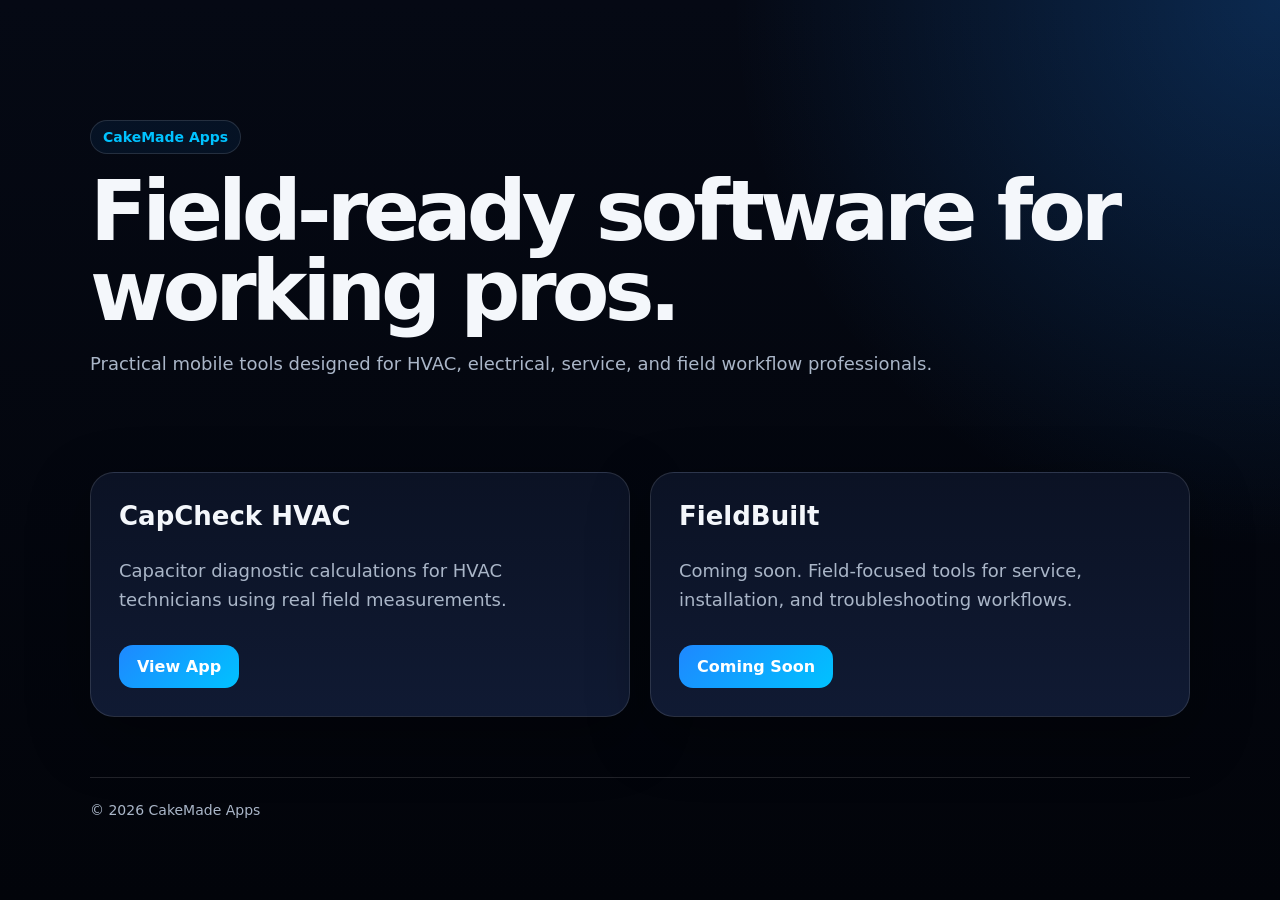
==== index.html @ 6650c90d "Update index.html" ====
<!doctype html>
<html lang="en">
<head>
  <meta charset="utf-8">
  <title>CakeMade Apps</title>
  <meta name="viewport" content="width=device-width, initial-scale=1">
  <link rel="stylesheet" href="/styles.css">
</head>
<body>
  <main class="container">
    <section class="hero">
      <span class="badge">CakeMade Apps</span>
      <h1>Field-ready software for working pros.</h1>
      <p>
        Practical mobile tools designed for HVAC, electrical, service, and field workflow professionals.
      </p>
    </section>

    <section class="grid">
      <article class="card">
        <h3>CapCheck HVAC</h3>
        <p>Capacitor diagnostic calculations for HVAC technicians using real field measurements.</p>
        <a class="button" href="/capcheck-hvac/">View App</a>
      </article>

      <article class="card">
        <h3>FieldBuilt</h3>
        <p>Coming soon. Field-focused tools for service, installation, and troubleshooting workflows.</p>
        <a class="button" href="/fieldbuilt/">Coming Soon</a>
      </article>
    </section>

    <footer class="footer">
      © 2026 CakeMade Apps
    </footer>
  </main>
</body>
</html>
---- styles.css ----
:root {
  --bg: #050914;
  --panel: #0b1224;
  --panel-2: #101a33;
  --text: #f4f7fb;
  --muted: #aab6c8;
  --blue: #1e88ff;
  --blue-2: #00c2ff;
  --border: rgba(255,255,255,0.12);
}

* { box-sizing: border-box; }

body {
  margin: 0;
  font-family: system-ui, -apple-system, BlinkMacSystemFont, "Segoe UI", sans-serif;
  background:
    radial-gradient(circle at top right, rgba(30,136,255,.25), transparent 35%),
    linear-gradient(180deg, #050914, #02040a);
  color: var(--text);
  min-height: 100vh;
}

a { color: var(--blue-2); }

.container {
  width: min(1100px, 92%);
  margin: 0 auto;
  padding: 48px 0;
}

.hero {
  padding: 72px 0 48px;
}

.badge {
  display: inline-block;
  padding: 8px 12px;
  border: 1px solid var(--border);
  border-radius: 999px;
  color: var(--blue-2);
  background: rgba(30,136,255,.08);
  font-size: 14px;
  font-weight: 700;
}

h1 {
  font-size: clamp(42px, 8vw, 84px);
  line-height: 0.95;
  margin: 18px 0;
  letter-spacing: -0.06em;
}

h2 {
  font-size: clamp(26px, 4vw, 42px);
  margin-top: 48px;
}

p {
  color: var(--muted);
  font-size: 18px;
  line-height: 1.6;
}

.grid {
  display: grid;
  grid-template-columns: repeat(2, minmax(0, 1fr));
  gap: 20px;
  margin-top: 28px;
}

.card {
  background: linear-gradient(180deg, var(--panel), var(--panel-2));
  border: 1px solid var(--border);
  border-radius: 24px;
  padding: 28px;
  box-shadow: 0 20px 60px rgba(0,0,0,.35);
}

.card h3 {
  margin-top: 0;
  font-size: 26px;
}

.button {
  display: inline-block;
  margin-top: 12px;
  padding: 12px 18px;
  border-radius: 14px;
  background: linear-gradient(135deg, var(--blue), var(--blue-2));
  color: white;
  text-decoration: none;
  font-weight: 800;
}

.feature-list {
  display: grid;
  gap: 12px;
  padding-left: 0;
  list-style: none;
}

.feature-list li {
  padding: 14px 16px;
  border: 1px solid var(--border);
  border-radius: 16px;
  background: rgba(255,255,255,.04);
}

.footer {
  border-top: 1px solid var(--border);
  margin-top: 60px;
  padding-top: 24px;
  color: var(--muted);
  font-size: 14px;
}

@media (max-width: 720px) {
  .container {
    width: 90%;
    padding: 32px 0;
  }

  .hero {
    padding-top: 44px;
  }

  .grid {
    grid-template-columns: 1fr;
  }

  .card {
    padding: 22px;
    border-radius: 20px;
  }

  p {
    font-size: 16px;
  }
}
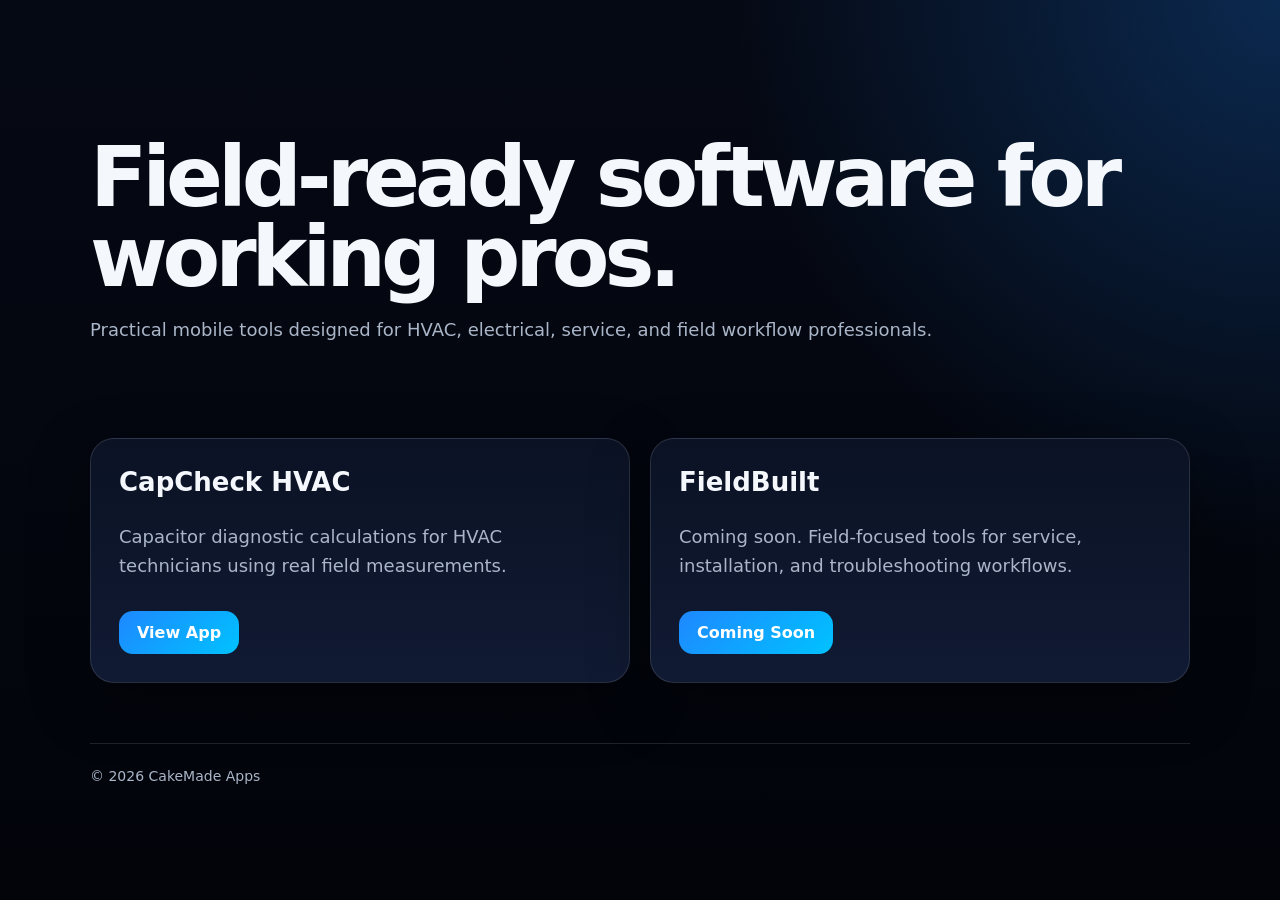
==== commit bbdb47cb: "Add files via upload" ====
--- a/index.html
+++ b/index.html
@@ -4,12 +4,11 @@
   <meta charset="utf-8">
   <title>CakeMade Apps</title>
   <meta name="viewport" content="width=device-width, initial-scale=1">
-  <link rel="stylesheet" href="/styles.css">
+  <link rel="stylesheet" href="/styles.css?v=7">
 </head>
 <body>
   <main class="container">
     <section class="hero">
-      <span class="badge">CakeMade Apps</span>
       <h1>Field-ready software for working pros.</h1>
       <p>
         Practical mobile tools designed for HVAC, electrical, service, and field workflow professionals.
--- a/styles.css
+++ b/styles.css
@@ -138,3 +138,915 @@
     font-size: 16px;
   }
 }
+
+/* CapCheck HVAC product pages */
+.site-nav {
+  width: min(1180px, 92%);
+  margin: 0 auto;
+  padding: 24px 0;
+  display: flex;
+  align-items: center;
+  justify-content: space-between;
+  gap: 20px;
+}
+
+.site-nav nav {
+  display: flex;
+  flex-wrap: wrap;
+  gap: 16px;
+  justify-content: flex-end;
+}
+
+.site-nav a {
+  color: var(--muted);
+  text-decoration: none;
+  font-weight: 800;
+  font-size: 14px;
+}
+
+.site-nav a:hover { color: var(--blue-2); }
+
+.brand-link {
+  color: var(--text) !important;
+  letter-spacing: -0.02em;
+}
+
+.capcheck-page {
+  --cap-bg: #07111f;
+  --cap-bg-2: #0b1730;
+  --cap-panel: rgba(15, 27, 52, .82);
+  --cap-panel-2: rgba(8, 18, 35, .92);
+  --cap-line: rgba(61, 199, 255, .18);
+  background:
+    radial-gradient(circle at 82% 8%, rgba(30, 136, 255, .34), transparent 28%),
+    radial-gradient(circle at 14% 28%, rgba(61, 199, 255, .12), transparent 28%),
+    linear-gradient(180deg, #030711 0%, var(--cap-bg) 48%, #040812 100%);
+  overflow-x: hidden;
+}
+
+.capcheck-page::before {
+  content: "";
+  position: fixed;
+  inset: 0;
+  pointer-events: none;
+  opacity: .24;
+  background-image:
+    linear-gradient(var(--cap-line) 1px, transparent 1px),
+    linear-gradient(90deg, var(--cap-line) 1px, transparent 1px);
+  background-size: 52px 52px;
+  mask-image: radial-gradient(circle at 70% 10%, black, transparent 58%);
+}
+
+.cap-nav {
+  position: relative;
+  z-index: 5;
+}
+
+.cap-hero,
+.cap-section,
+.diagnostic-band,
+.cap-cta,
+.cap-footer,
+.legal-shell {
+  width: min(1180px, 92%);
+  margin-left: auto;
+  margin-right: auto;
+  position: relative;
+  z-index: 2;
+}
+
+.cap-hero {
+  min-height: calc(100vh - 92px);
+  display: grid;
+  grid-template-columns: minmax(0, .92fr) minmax(440px, 1.08fr);
+  gap: 44px;
+  align-items: center;
+  padding: 48px 0 80px;
+}
+
+.product-kicker {
+  display: inline-flex;
+  align-items: center;
+  gap: 12px;
+  padding: 8px 14px 8px 8px;
+  border: 1px solid rgba(118, 228, 255, .22);
+  border-radius: 999px;
+  background: rgba(30, 136, 255, .09);
+  color: #76e4ff;
+  font-weight: 900;
+  text-transform: uppercase;
+  letter-spacing: .08em;
+  font-size: 13px;
+}
+
+.product-kicker img {
+  width: 34px;
+  height: 34px;
+  border-radius: 10px;
+}
+
+.cap-hero h1,
+.legal-hero h1 {
+  max-width: 780px;
+  font-size: clamp(44px, 7vw, 88px);
+  line-height: .94;
+  margin: 22px 0;
+  letter-spacing: -0.07em;
+}
+
+.cap-hero p {
+  max-width: 680px;
+  font-size: clamp(18px, 2vw, 23px);
+}
+
+.hero-actions {
+  display: flex;
+  flex-wrap: wrap;
+  gap: 14px;
+  margin-top: 30px;
+}
+
+.cap-primary {
+  box-shadow: 0 0 34px rgba(30, 136, 255, .38);
+}
+
+.button.ghost {
+  background: rgba(255, 255, 255, .045);
+  border: 1px solid rgba(255, 255, 255, .14);
+  color: var(--text);
+}
+
+.trust-strip {
+  display: flex;
+  flex-wrap: wrap;
+  gap: 10px;
+  margin-top: 28px;
+}
+
+.trust-strip span {
+  padding: 9px 12px;
+  border-radius: 999px;
+  border: 1px solid rgba(118, 228, 255, .18);
+  background: rgba(255, 255, 255, .04);
+  color: #cfe9ff;
+  font-size: 13px;
+  font-weight: 800;
+}
+
+.cap-hero-art {
+  position: relative;
+  border-radius: 34px;
+  padding: 10px;
+  background: linear-gradient(135deg, rgba(30, 136, 255, .5), rgba(118, 228, 255, .06));
+  box-shadow: 0 24px 90px rgba(0, 0, 0, .55), 0 0 70px rgba(30, 136, 255, .28);
+}
+
+.cap-hero-art img {
+  display: block;
+  width: 100%;
+  border-radius: 26px;
+}
+
+.cap-section {
+  padding: 64px 0;
+}
+
+.section-heading {
+  max-width: 760px;
+  margin-bottom: 28px;
+}
+
+.section-heading h2,
+.diagnostic-band h2,
+.cap-cta h2 {
+  margin: 16px 0 10px;
+  letter-spacing: -0.045em;
+}
+
+.cap-feature-grid {
+  display: grid;
+  grid-template-columns: repeat(4, minmax(0, 1fr));
+  gap: 16px;
+}
+
+.cap-feature-card,
+.legal-card {
+  border: 1px solid rgba(118, 228, 255, .14);
+  background:
+    linear-gradient(180deg, rgba(20, 35, 66, .88), rgba(8, 17, 34, .9));
+  border-radius: 26px;
+  padding: 26px;
+  box-shadow: 0 20px 60px rgba(0,0,0,.32);
+}
+
+.cap-feature-card h3 {
+  margin: 18px 0 8px;
+  font-size: 22px;
+}
+
+.feature-icon {
+  width: 48px;
+  height: 48px;
+  display: grid;
+  place-items: center;
+  border-radius: 16px;
+  background: rgba(30, 136, 255, .14);
+  border: 1px solid rgba(61, 199, 255, .28);
+  color: #76e4ff;
+  font-weight: 1000;
+  font-size: 24px;
+  box-shadow: inset 0 0 28px rgba(30, 136, 255, .16);
+}
+
+.diagnostic-band {
+  margin-top: 20px;
+  margin-bottom: 20px;
+  padding: 34px;
+  display: grid;
+  grid-template-columns: 1fr 1.2fr;
+  gap: 24px;
+  align-items: center;
+  border-radius: 32px;
+  border: 1px solid rgba(118, 228, 255, .18);
+  background:
+    radial-gradient(circle at 10% 50%, rgba(30, 136, 255, .2), transparent 36%),
+    linear-gradient(135deg, rgba(11, 23, 48, .92), rgba(3, 7, 17, .92));
+}
+
+.diagnostic-stats {
+  display: grid;
+  grid-template-columns: repeat(3, 1fr);
+  gap: 12px;
+}
+
+.diagnostic-stats div {
+  padding: 22px;
+  border-radius: 22px;
+  background: rgba(255,255,255,.045);
+  border: 1px solid rgba(255,255,255,.1);
+}
+
+.diagnostic-stats strong {
+  display: block;
+  color: #76e4ff;
+  font-size: clamp(30px, 4vw, 52px);
+  line-height: 1;
+  letter-spacing: -0.05em;
+}
+
+.diagnostic-stats span {
+  display: block;
+  margin-top: 10px;
+  color: var(--muted);
+  font-weight: 700;
+}
+
+.phone-row {
+  display: grid;
+  grid-template-columns: repeat(4, minmax(220px, 1fr));
+  gap: 18px;
+  align-items: start;
+}
+
+.phone-frame {
+  margin: 0;
+  padding: 10px;
+  border-radius: 34px;
+  background: linear-gradient(180deg, rgba(118, 228, 255, .18), rgba(255, 255, 255, .05));
+  border: 1px solid rgba(118, 228, 255, .16);
+  box-shadow: 0 20px 60px rgba(0,0,0,.4);
+}
+
+.phone-frame img {
+  width: 100%;
+  display: block;
+  border-radius: 25px;
+  aspect-ratio: 9 / 19.5;
+  object-fit: cover;
+}
+
+.featured-phone {
+  transform: translateY(-18px);
+  box-shadow: 0 24px 80px rgba(30, 136, 255, .22);
+}
+
+.phone-frame figcaption {
+  padding: 14px 8px 6px;
+  color: var(--muted);
+  font-size: 14px;
+  line-height: 1.4;
+}
+
+.cap-cta {
+  margin-top: 30px;
+  margin-bottom: 50px;
+  padding: 30px;
+  display: grid;
+  grid-template-columns: auto 1fr auto;
+  gap: 22px;
+  align-items: center;
+  border-radius: 32px;
+  border: 1px solid rgba(118, 228, 255, .18);
+  background:
+    radial-gradient(circle at 0 50%, rgba(30, 136, 255, .26), transparent 30%),
+    linear-gradient(135deg, rgba(20, 35, 66, .94), rgba(6, 12, 25, .96));
+}
+
+.cap-cta img {
+  width: 90px;
+  border-radius: 24px;
+}
+
+.cap-cta h2,
+.cap-cta p { margin: 0; }
+
+.cap-footer {
+  display: flex;
+  justify-content: space-between;
+  gap: 20px;
+}
+
+.legal-shell {
+  padding: 46px 0 40px;
+}
+
+.legal-hero {
+  max-width: 860px;
+}
+
+.legal-card {
+  max-width: 900px;
+  margin-top: 28px;
+}
+
+.legal-card h2 {
+  font-size: 28px;
+  margin-top: 34px;
+}
+
+.big-link {
+  font-size: clamp(22px, 4vw, 36px);
+  font-weight: 900;
+}
+
+.support-grid {
+  display: grid;
+  grid-template-columns: 1fr 1fr;
+  gap: 20px;
+}
+
+.support-card { margin-top: 0; }
+
+@media (max-width: 980px) {
+  .cap-hero {
+    min-height: auto;
+    grid-template-columns: 1fr;
+    padding-top: 26px;
+  }
+
+  .cap-hero-art { max-width: 760px; }
+  .cap-feature-grid { grid-template-columns: repeat(2, minmax(0, 1fr)); }
+  .diagnostic-band { grid-template-columns: 1fr; }
+  .phone-row {
+    display: flex;
+    overflow-x: auto;
+    scroll-snap-type: x mandatory;
+    padding-bottom: 12px;
+  }
+  .phone-frame {
+    min-width: 260px;
+    scroll-snap-align: start;
+  }
+  .featured-phone { transform: none; }
+  .cap-cta { grid-template-columns: 1fr; }
+  .support-grid { grid-template-columns: 1fr; }
+}
+
+@media (max-width: 720px) {
+  .site-nav {
+    align-items: flex-start;
+    flex-direction: column;
+    padding-top: 18px;
+  }
+
+  .site-nav nav {
+    justify-content: flex-start;
+    gap: 12px;
+  }
+
+  .cap-hero,
+  .cap-section,
+  .diagnostic-band,
+  .cap-cta,
+  .cap-footer,
+  .legal-shell {
+    width: 90%;
+  }
+
+  .cap-hero h1,
+  .legal-hero h1 {
+    letter-spacing: -0.055em;
+  }
+
+  .cap-hero-art {
+    border-radius: 22px;
+    padding: 6px;
+  }
+
+  .cap-hero-art img { border-radius: 17px; }
+  .cap-feature-grid { grid-template-columns: 1fr; }
+  .diagnostic-stats { grid-template-columns: 1fr; }
+  .diagnostic-band,
+  .cap-cta,
+  .cap-feature-card,
+  .legal-card { border-radius: 22px; }
+  .phone-frame { min-width: 230px; }
+  .cap-footer { flex-direction: column; }
+}
+
+/* CapCheck polish pass v3 */
+.cap-hero {
+  grid-template-columns: minmax(0, .82fr) minmax(520px, 1.18fr);
+  gap: clamp(42px, 6vw, 86px);
+}
+
+.cap-hero h1 {
+  max-width: 640px;
+  font-size: clamp(42px, 5.6vw, 74px);
+}
+
+.cap-hero p {
+  max-width: 600px;
+}
+
+.button.subtle {
+  opacity: .86;
+}
+
+.cap-hero-art {
+  transform: scale(1.06);
+  transform-origin: center;
+}
+
+.workflow-section {
+  padding-top: 18px;
+}
+
+.workflow-grid {
+  display: grid;
+  grid-template-columns: repeat(3, minmax(0, 1fr));
+  gap: 16px;
+}
+
+.workflow-grid article {
+  position: relative;
+  overflow: hidden;
+  padding: 26px;
+  border-radius: 26px;
+  border: 1px solid rgba(118, 228, 255, .14);
+  background:
+    radial-gradient(circle at 100% 0%, rgba(30, 136, 255, .22), transparent 34%),
+    linear-gradient(180deg, rgba(20, 35, 66, .78), rgba(8, 17, 34, .86));
+  box-shadow: 0 20px 60px rgba(0,0,0,.26);
+}
+
+.workflow-grid span {
+  display: inline-grid;
+  place-items: center;
+  width: 42px;
+  height: 42px;
+  border-radius: 14px;
+  color: #76e4ff;
+  border: 1px solid rgba(118, 228, 255, .22);
+  background: rgba(30, 136, 255, .12);
+  font-weight: 1000;
+}
+
+.workflow-grid h3 {
+  margin: 18px 0 8px;
+  font-size: 24px;
+}
+
+.phone-row.expanded {
+  grid-template-columns: repeat(6, minmax(190px, 1fr));
+}
+
+.phone-row.expanded .phone-frame {
+  border-radius: 30px;
+}
+
+.phone-row.expanded .phone-frame img {
+  border-radius: 22px;
+}
+
+.screenshots-section {
+  padding-top: 76px;
+}
+
+@media (max-width: 1180px) {
+  .phone-row.expanded {
+    display: flex;
+    overflow-x: auto;
+    scroll-snap-type: x mandatory;
+    padding: 4px 0 16px;
+  }
+
+  .phone-row.expanded .phone-frame {
+    min-width: 250px;
+    scroll-snap-align: start;
+  }
+}
+
+@media (max-width: 980px) {
+  .cap-hero {
+    grid-template-columns: 1fr;
+  }
+
+  .cap-hero-art {
+    transform: none;
+  }
+
+  .workflow-grid {
+    grid-template-columns: 1fr;
+  }
+}
+
+/* CapCheck polish pass v4 */
+.cap-hero-art picture {
+  display: block;
+}
+
+.phone-row.expanded {
+  align-items: stretch;
+}
+
+.phone-row.expanded .phone-frame {
+  display: flex;
+  flex-direction: column;
+  height: 100%;
+}
+
+.phone-row.expanded .phone-frame figcaption {
+  min-height: 72px;
+  display: flex;
+  align-items: flex-start;
+  line-height: 1.35;
+}
+
+.cap-footer {
+  border-top: 1px solid rgba(118, 228, 255, .12);
+  color: rgba(226, 232, 240, .7);
+}
+
+.cap-footer a {
+  color: rgba(226, 232, 240, .84);
+}
+
+.cap-footer a:hover {
+  color: #76e4ff;
+}
+
+.fieldbuilt-page {
+  min-height: 100vh;
+  color: #f8fbff;
+  background:
+    radial-gradient(circle at 20% 0%, rgba(30, 136, 255, .16), transparent 28%),
+    radial-gradient(circle at 88% 18%, rgba(118, 228, 255, .08), transparent 34%),
+    linear-gradient(135deg, #060b14 0%, #07111f 52%, #0b1730 100%);
+}
+
+.fieldbuilt-shell {
+  width: min(1120px, calc(100% - 40px));
+  margin: 0 auto;
+  padding: 140px 0 80px;
+}
+
+.fieldbuilt-hero {
+  max-width: 760px;
+  padding: clamp(28px, 5vw, 56px);
+  border: 1px solid rgba(118, 228, 255, .16);
+  border-radius: 32px;
+  background:
+    radial-gradient(circle at 100% 0%, rgba(30, 136, 255, .20), transparent 34%),
+    linear-gradient(180deg, rgba(20, 35, 66, .72), rgba(8, 17, 34, .82));
+  box-shadow: 0 28px 90px rgba(0,0,0,.32);
+}
+
+.fieldbuilt-hero h1 {
+  margin: 20px 0 14px;
+  font-size: clamp(54px, 9vw, 108px);
+  letter-spacing: -.07em;
+  line-height: .9;
+}
+
+.fieldbuilt-hero p {
+  max-width: 620px;
+  color: #aebbd0;
+  font-size: 20px;
+  line-height: 1.7;
+  margin-bottom: 28px;
+}
+
+@media (max-width: 1180px) {
+  .phone-row.expanded .phone-frame {
+    height: auto;
+  }
+}
+
+@media (max-width: 700px) {
+  .phone-row.expanded .phone-frame figcaption {
+    min-height: 0;
+  }
+}
+
+/* CapCheck final correction v6: stable hero + screenshot alignment */
+.cap-hero {
+  min-height: auto;
+  grid-template-columns: minmax(320px, .78fr) minmax(560px, 1.22fr);
+  gap: clamp(48px, 6vw, 96px);
+  padding-top: clamp(72px, 8vw, 118px);
+  padding-bottom: clamp(64px, 8vw, 104px);
+  align-items: center;
+}
+
+.cap-hero h1 {
+  max-width: 600px;
+  font-size: clamp(42px, 5vw, 68px);
+  line-height: .96;
+}
+
+.cap-hero p {
+  max-width: 590px;
+}
+
+.cap-hero-art {
+  transform: none;
+  width: 100%;
+  max-width: 860px;
+  justify-self: center;
+  padding: 8px;
+  overflow: hidden;
+}
+
+.cap-hero-art picture,
+.cap-hero-art img {
+  display: block;
+  width: 100%;
+}
+
+.cap-hero-art img {
+  height: auto;
+  aspect-ratio: 1672 / 941;
+  object-fit: contain;
+  border-radius: 24px;
+}
+
+.hero-actions {
+  align-items: center;
+}
+
+.phone-row.expanded {
+  display: grid;
+  grid-template-columns: repeat(6, minmax(170px, 1fr));
+  gap: 18px;
+  align-items: stretch;
+}
+
+.phone-row.expanded .phone-frame,
+.phone-row.expanded .phone-frame.featured-phone {
+  margin: 0;
+  display: grid;
+  grid-template-rows: auto 76px;
+  height: 100%;
+  min-height: 0;
+  transform: none !important;
+  box-shadow: 0 20px 60px rgba(0,0,0,.4);
+}
+
+.phone-row.expanded .phone-frame img {
+  width: 100%;
+  height: auto;
+  aspect-ratio: 9 / 19.5;
+  object-fit: cover;
+  border-radius: 22px;
+}
+
+.phone-row.expanded .phone-frame figcaption {
+  min-height: 76px;
+  height: 76px;
+  padding: 14px 8px 6px;
+  display: flex;
+  align-items: flex-start;
+  color: var(--muted);
+  font-size: clamp(13px, .9vw, 15px);
+  line-height: 1.35;
+  overflow: hidden;
+}
+
+.screenshots-section .section-heading {
+  max-width: 840px;
+}
+
+@media (max-width: 1280px) {
+  .phone-row.expanded {
+    display: flex;
+    overflow-x: auto;
+    align-items: stretch;
+    scroll-snap-type: x mandatory;
+    padding: 4px 0 16px;
+  }
+
+  .phone-row.expanded .phone-frame {
+    flex: 0 0 240px;
+    scroll-snap-align: start;
+  }
+}
+
+@media (max-width: 980px) {
+  .cap-hero {
+    grid-template-columns: 1fr;
+    padding-top: 56px;
+  }
+
+  .cap-hero-art {
+    max-width: 760px;
+  }
+}
+
+@media (max-width: 700px) {
+  .phone-row.expanded .phone-frame {
+    flex-basis: 235px;
+    grid-template-rows: auto auto;
+  }
+
+  .phone-row.expanded .phone-frame figcaption {
+    height: auto;
+    min-height: 0;
+  }
+}
+
+
+/* Clean pass v7: remove chip clutter and improve mobile reliability */
+.nav-only {
+  justify-content: flex-end;
+}
+
+.nav-only nav {
+  width: 100%;
+}
+
+.cap-hero {
+  padding-top: clamp(58px, 7vw, 96px);
+}
+
+.cap-hero-copy {
+  align-self: center;
+}
+
+.hero-actions {
+  gap: 14px;
+}
+
+.trust-strip,
+.product-kicker {
+  display: none !important;
+}
+
+.section-heading h2:first-child,
+.diagnostic-band h2:first-child,
+.legal-hero h1:first-child,
+.fieldbuilt-hero h1:first-child {
+  margin-top: 0;
+}
+
+.section-heading {
+  margin-bottom: 34px;
+}
+
+.cap-feature-grid {
+  overflow: visible;
+}
+
+.cap-feature-card {
+  min-width: 0;
+}
+
+.phone-row.expanded {
+  align-items: stretch;
+}
+
+.phone-row.expanded .phone-frame {
+  min-width: 0;
+}
+
+.cap-hero-art {
+  max-width: 820px;
+}
+
+.cap-hero-art img {
+  object-fit: contain;
+}
+
+/* Keep desktop cards inside the viewport a little more aggressively */
+@media (max-width: 1320px) {
+  .cap-feature-grid {
+    grid-template-columns: repeat(2, minmax(0, 1fr));
+  }
+}
+
+@media (max-width: 980px) {
+  .nav-only,
+  .site-nav.nav-only {
+    align-items: center;
+    justify-content: center;
+    padding: 16px 0;
+  }
+
+  .nav-only nav {
+    justify-content: center;
+  }
+
+  .cap-hero {
+    width: min(92%, 760px);
+    grid-template-columns: 1fr;
+    gap: 28px;
+    padding-top: 34px;
+    padding-bottom: 54px;
+  }
+
+  .cap-hero h1 {
+    font-size: clamp(40px, 11vw, 58px);
+    max-width: 680px;
+  }
+
+  .cap-hero p {
+    font-size: 17px;
+  }
+
+  .cap-hero-art {
+    order: -1;
+    max-width: 680px;
+    justify-self: center;
+  }
+
+  .hero-actions .button {
+    margin-top: 0;
+  }
+}
+
+@media (max-width: 720px) {
+  html,
+  body {
+    max-width: 100%;
+    overflow-x: hidden;
+  }
+
+  .container,
+  .cap-hero,
+  .cap-section,
+  .diagnostic-band,
+  .cap-cta,
+  .cap-footer,
+  .legal-shell,
+  .site-nav {
+    width: min(92%, 680px);
+  }
+
+  .site-nav.nav-only {
+    flex-direction: row;
+  }
+
+  .site-nav nav {
+    gap: 10px 14px;
+  }
+
+  .site-nav a {
+    font-size: 13px;
+  }
+
+  .hero-actions {
+    display: grid;
+    grid-template-columns: 1fr;
+    width: 100%;
+    max-width: 360px;
+  }
+
+  .hero-actions .button {
+    text-align: center;
+  }
+
+  .cap-feature-grid,
+  .workflow-grid,
+  .diagnostic-stats,
+  .support-grid {
+    grid-template-columns: 1fr;
+  }
+
+  .diagnostic-band {
+    padding: 24px;
+  }
+
+  .cap-cta {
+    padding: 24px;
+  }
+}
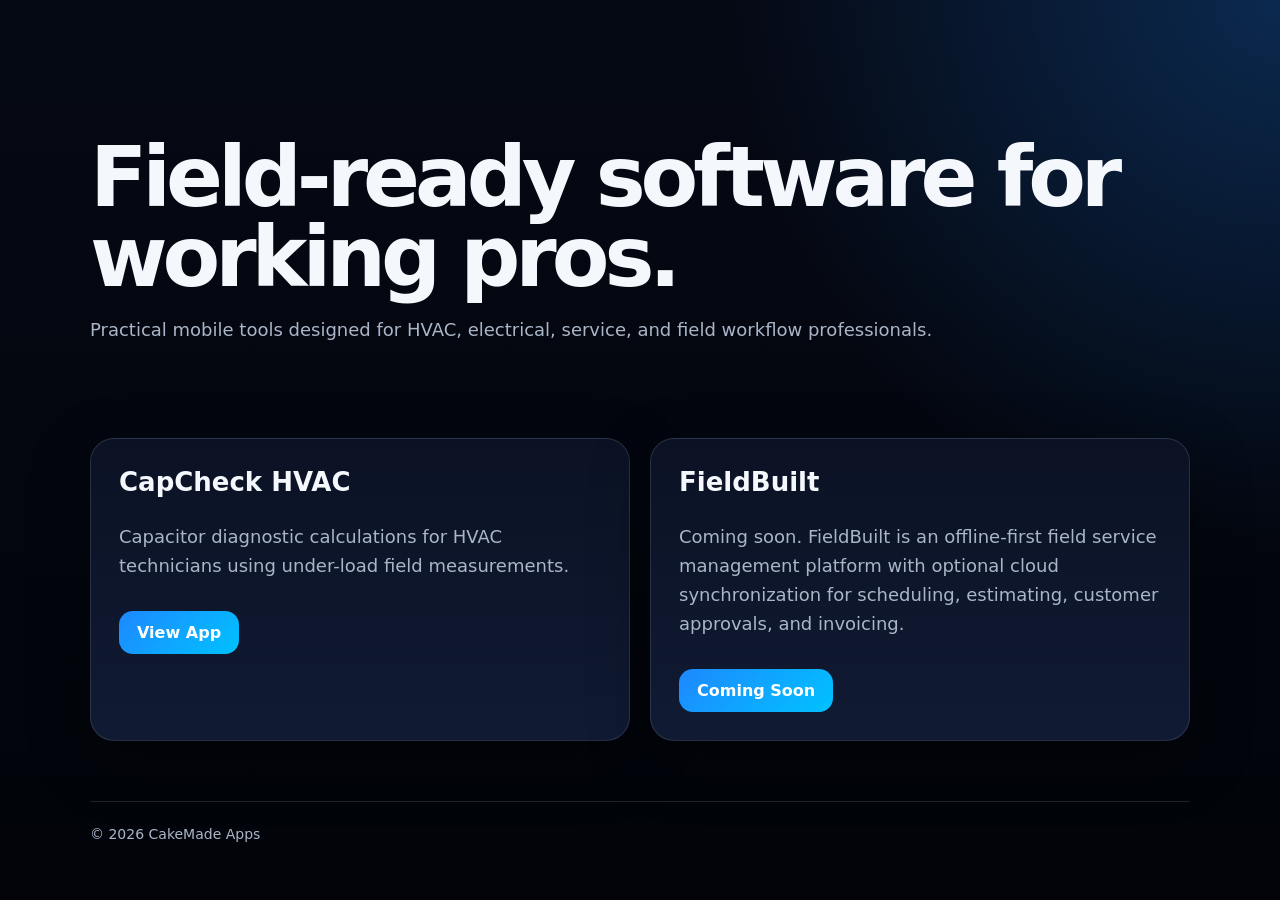
==== commit d50d3742: "Update index.html" ====
--- a/index.html
+++ b/index.html
@@ -18,13 +18,13 @@
     <section class="grid">
       <article class="card">
         <h3>CapCheck HVAC</h3>
-        <p>Capacitor diagnostic calculations for HVAC technicians using real field measurements.</p>
+        <p>Capacitor diagnostic calculations for HVAC technicians using under-load field measurements.</p>
         <a class="button" href="/capcheck-hvac/">View App</a>
       </article>
 
       <article class="card">
         <h3>FieldBuilt</h3>
-        <p>Coming soon. Field-focused tools for service, installation, and troubleshooting workflows.</p>
+        <p>Coming soon. FieldBuilt is an offline-first field service management platform with optional cloud synchronization for scheduling, estimating, customer approvals, and invoicing.</p>
         <a class="button" href="/fieldbuilt/">Coming Soon</a>
       </article>
     </section>
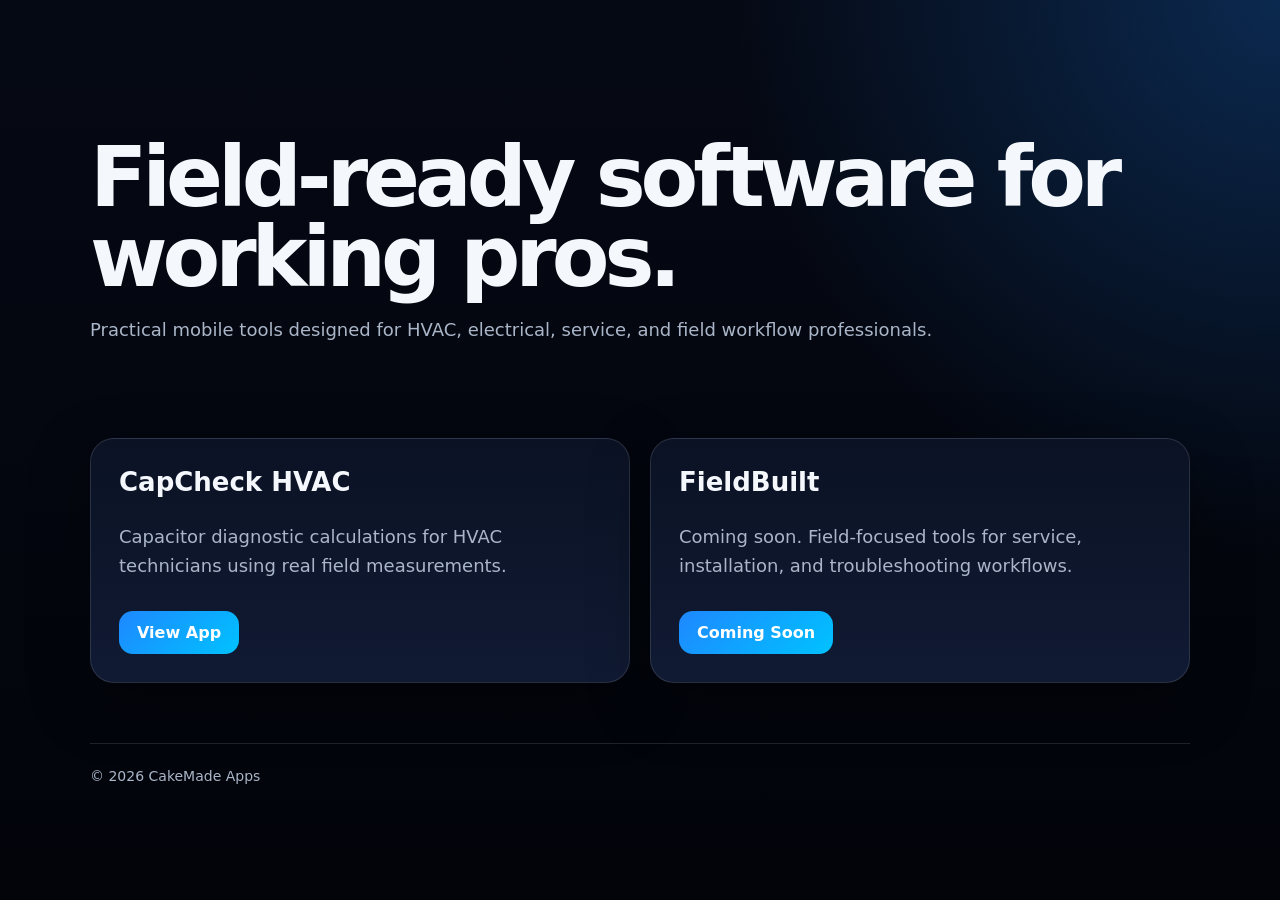
==== commit 56b04b7e: "Add files via upload" ====
--- a/index.html
+++ b/index.html
@@ -4,7 +4,7 @@
   <meta charset="utf-8">
   <title>CakeMade Apps</title>
   <meta name="viewport" content="width=device-width, initial-scale=1">
-  <link rel="stylesheet" href="/styles.css?v=7">
+  <link rel="stylesheet" href="/styles.css?v=8">
 </head>
 <body>
   <main class="container">
@@ -18,13 +18,13 @@
     <section class="grid">
       <article class="card">
         <h3>CapCheck HVAC</h3>
-        <p>Capacitor diagnostic calculations for HVAC technicians using under-load field measurements.</p>
+        <p>Capacitor diagnostic calculations for HVAC technicians using real field measurements.</p>
         <a class="button" href="/capcheck-hvac/">View App</a>
       </article>
 
       <article class="card">
         <h3>FieldBuilt</h3>
-        <p>Coming soon. FieldBuilt is an offline-first field service management platform with optional cloud synchronization for scheduling, estimating, customer approvals, and invoicing.</p>
+        <p>Coming soon. Field-focused tools for service, installation, and troubleshooting workflows.</p>
         <a class="button" href="/fieldbuilt/">Coming Soon</a>
       </article>
     </section>
--- a/styles.css
+++ b/styles.css
@@ -1050,3 +1050,328 @@
     padding: 24px;
   }
 }
+
+/* v8: branded Google Play badge and FieldBuilt theme */
+.google-play-badge {
+  display: inline-flex;
+  align-items: center;
+  gap: 12px;
+  min-height: 54px;
+  padding: 9px 17px 9px 14px;
+  border-radius: 12px;
+  background: #050505;
+  border: 1px solid rgba(255,255,255,.24);
+  color: #fff;
+  text-decoration: none;
+  font-weight: 800;
+  box-shadow: 0 18px 42px rgba(0,0,0,.38), 0 0 28px rgba(30,136,255,.26);
+  transition: transform .18s ease, border-color .18s ease, box-shadow .18s ease;
+}
+
+.google-play-badge:hover {
+  transform: translateY(-2px);
+  border-color: rgba(255,255,255,.42);
+  box-shadow: 0 22px 52px rgba(0,0,0,.48), 0 0 34px rgba(30,136,255,.38);
+}
+
+.google-play-badge svg {
+  width: 28px;
+  height: 31px;
+  flex: 0 0 auto;
+}
+
+.google-play-badge span {
+  display: grid;
+  gap: 1px;
+  line-height: 1;
+  font-size: 20px;
+  letter-spacing: -.015em;
+}
+
+.google-play-badge small {
+  font-size: 10px;
+  line-height: 1;
+  color: rgba(255,255,255,.82);
+  letter-spacing: .12em;
+  font-weight: 700;
+}
+
+.google-play-badge.compact {
+  margin-top: 0;
+  justify-self: end;
+}
+
+.cap-cta .google-play-badge {
+  align-self: center;
+}
+
+.fieldbuilt-page {
+  --fb-orange: #ff7900;
+  --fb-orange-2: #ff9d2e;
+  --fb-bg: #090d10;
+  --fb-panel: rgba(18, 24, 28, .82);
+  --fb-line: rgba(255, 121, 0, .23);
+  background:
+    radial-gradient(circle at 78% 8%, rgba(255,121,0,.18), transparent 26%),
+    radial-gradient(circle at 16% 20%, rgba(255,255,255,.07), transparent 28%),
+    linear-gradient(180deg, #080b0e 0%, #101417 50%, #07090b 100%);
+  overflow-x: hidden;
+}
+
+.fieldbuilt-page::before {
+  content: "";
+  position: fixed;
+  inset: 0;
+  pointer-events: none;
+  opacity: .24;
+  background-image:
+    linear-gradient(rgba(255,255,255,.04) 1px, transparent 1px),
+    linear-gradient(90deg, rgba(255,255,255,.04) 1px, transparent 1px);
+  background-size: 54px 54px;
+  mask-image: radial-gradient(circle at 55% 20%, black, transparent 64%);
+}
+
+.fieldbuilt-nav a:hover { color: var(--fb-orange-2); }
+
+.fieldbuilt-hero-v2,
+.fieldbuilt-section,
+.fieldbuilt-coming-soon,
+.fieldbuilt-footer {
+  width: min(1180px, 92%);
+  margin-left: auto;
+  margin-right: auto;
+  position: relative;
+  z-index: 2;
+}
+
+.fieldbuilt-hero-v2 {
+  min-height: calc(100vh - 92px);
+  display: grid;
+  grid-template-columns: minmax(320px, .88fr) minmax(480px, 1.12fr);
+  gap: clamp(34px, 6vw, 84px);
+  align-items: center;
+  padding: clamp(44px, 7vw, 96px) 0 clamp(56px, 8vw, 110px);
+}
+
+.fieldbuilt-logo {
+  width: clamp(92px, 12vw, 150px);
+  height: auto;
+  border-radius: 24px;
+  margin-bottom: 22px;
+  box-shadow: 0 24px 70px rgba(0,0,0,.36);
+}
+
+.fieldbuilt-copy h1 {
+  max-width: 680px;
+  font-size: clamp(48px, 7.2vw, 92px);
+  line-height: .92;
+  margin: 0 0 22px;
+  letter-spacing: -.075em;
+}
+
+.fieldbuilt-copy p,
+.fieldbuilt-section p,
+.fieldbuilt-feature-grid p,
+.fieldbuilt-coming-soon p {
+  color: #c5cbd1;
+}
+
+.fieldbuilt-copy p {
+  max-width: 650px;
+  font-size: clamp(18px, 2vw, 23px);
+}
+
+.fieldbuilt-actions {
+  display: flex;
+  flex-wrap: wrap;
+  gap: 14px;
+  margin-top: 26px;
+}
+
+.fieldbuilt-primary {
+  background: linear-gradient(135deg, var(--fb-orange), var(--fb-orange-2));
+  color: #101010;
+  box-shadow: 0 20px 60px rgba(255,121,0,.22);
+}
+
+.fieldbuilt-ghost {
+  background: rgba(255,255,255,.06);
+  border: 1px solid rgba(255,255,255,.18);
+  color: #fff;
+}
+
+.fieldbuilt-art {
+  border-radius: 28px;
+  border: 1px solid var(--fb-line);
+  background: rgba(255,255,255,.04);
+  box-shadow: 0 30px 90px rgba(0,0,0,.45), 0 0 60px rgba(255,121,0,.12);
+  overflow: hidden;
+}
+
+.fieldbuilt-art img {
+  display: block;
+  width: 100%;
+  height: auto;
+  aspect-ratio: 2 / 1;
+  object-fit: cover;
+}
+
+.offline-panel {
+  display: grid;
+  grid-template-columns: minmax(0, 1fr) minmax(280px, 390px);
+  gap: 26px;
+  align-items: stretch;
+  padding: clamp(28px, 5vw, 54px);
+  border: 1px solid var(--fb-line);
+  border-radius: 30px;
+  background: linear-gradient(135deg, rgba(255,121,0,.12), rgba(255,255,255,.035));
+  box-shadow: 0 28px 80px rgba(0,0,0,.34);
+}
+
+.offline-panel h2,
+.fieldbuilt-coming-soon h2 {
+  margin: 0 0 14px;
+  letter-spacing: -.055em;
+}
+
+.offline-card {
+  border: 1px solid rgba(255,121,0,.36);
+  border-radius: 24px;
+  padding: 28px;
+  background: rgba(0,0,0,.26);
+  display: grid;
+  place-content: center;
+  gap: 10px;
+}
+
+.offline-card strong {
+  color: var(--fb-orange-2);
+  font-size: clamp(30px, 4vw, 46px);
+  line-height: 1;
+  letter-spacing: -.05em;
+}
+
+.offline-card span {
+  color: #fff;
+  font-weight: 800;
+  font-size: 18px;
+}
+
+.fieldbuilt-feature-grid {
+  display: grid;
+  grid-template-columns: repeat(4, minmax(0, 1fr));
+  gap: 18px;
+  margin-top: 30px;
+}
+
+.fieldbuilt-feature-grid article {
+  min-height: 230px;
+  border: 1px solid rgba(255,255,255,.12);
+  border-radius: 24px;
+  padding: 26px;
+  background: linear-gradient(180deg, rgba(255,255,255,.065), rgba(0,0,0,.18));
+  box-shadow: 0 20px 55px rgba(0,0,0,.25);
+}
+
+.fieldbuilt-feature-grid span {
+  display: inline-flex;
+  width: 46px;
+  height: 46px;
+  align-items: center;
+  justify-content: center;
+  border-radius: 14px;
+  color: #111;
+  background: linear-gradient(135deg, var(--fb-orange), var(--fb-orange-2));
+  font-weight: 950;
+  margin-bottom: 20px;
+}
+
+.fieldbuilt-feature-grid h3 {
+  font-size: 24px;
+  margin: 0 0 10px;
+}
+
+.fieldbuilt-coming-soon {
+  display: grid;
+  grid-template-columns: 96px minmax(0, 1fr);
+  gap: 22px;
+  align-items: center;
+  margin-top: 32px;
+  padding: 30px;
+  border: 1px solid var(--fb-line);
+  border-radius: 28px;
+  background: rgba(0,0,0,.24);
+}
+
+.fieldbuilt-coming-soon img {
+  width: 96px;
+  height: 96px;
+  border-radius: 22px;
+}
+
+.fieldbuilt-footer a:hover { color: var(--fb-orange-2); }
+
+@media (max-width: 1080px) {
+  .fieldbuilt-hero-v2 {
+    grid-template-columns: 1fr;
+  }
+
+  .fieldbuilt-art {
+    max-width: 840px;
+  }
+
+  .fieldbuilt-feature-grid {
+    grid-template-columns: repeat(2, minmax(0, 1fr));
+  }
+}
+
+@media (max-width: 720px) {
+  .google-play-badge {
+    width: 100%;
+    justify-content: center;
+  }
+
+  .google-play-badge.compact {
+    justify-self: stretch;
+  }
+
+  .fieldbuilt-hero-v2,
+  .fieldbuilt-section,
+  .fieldbuilt-coming-soon,
+  .fieldbuilt-footer {
+    width: min(92%, 680px);
+  }
+
+  .fieldbuilt-hero-v2 {
+    padding-top: 34px;
+    gap: 26px;
+  }
+
+  .fieldbuilt-art {
+    order: -1;
+    border-radius: 22px;
+  }
+
+  .fieldbuilt-copy h1 {
+    font-size: clamp(42px, 13vw, 62px);
+  }
+
+  .fieldbuilt-actions {
+    display: grid;
+  }
+
+  .offline-panel,
+  .fieldbuilt-feature-grid,
+  .fieldbuilt-coming-soon {
+    grid-template-columns: 1fr;
+  }
+
+  .fieldbuilt-feature-grid article {
+    min-height: 0;
+  }
+
+  .fieldbuilt-coming-soon img {
+    width: 82px;
+    height: 82px;
+  }
+}
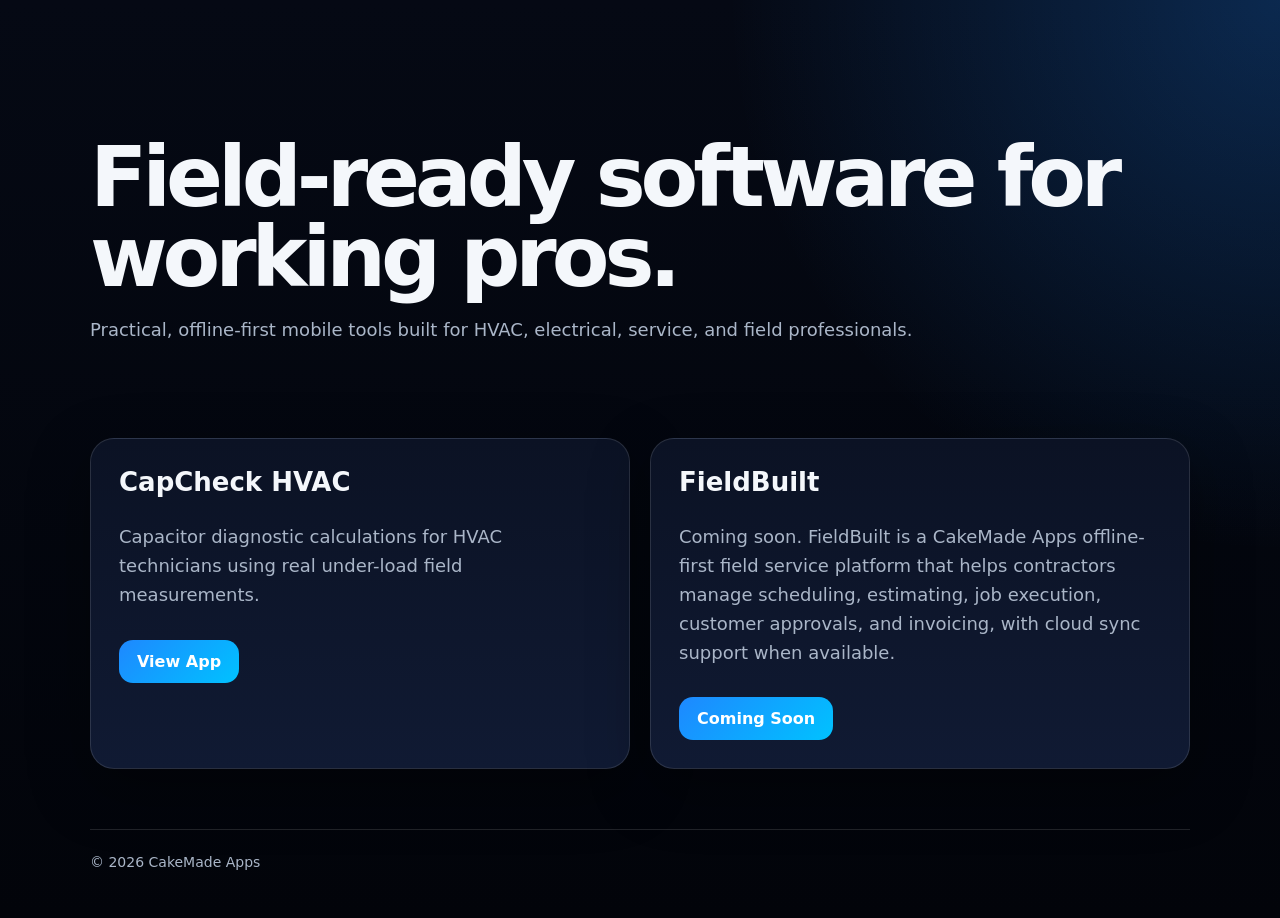
==== commit e09a2719: "Update index.html" ====
--- a/index.html
+++ b/index.html
@@ -11,20 +11,20 @@
     <section class="hero">
       <h1>Field-ready software for working pros.</h1>
       <p>
-        Practical mobile tools designed for HVAC, electrical, service, and field workflow professionals.
+        Practical, offline-first mobile tools built for HVAC, electrical, service, and field professionals.
       </p>
     </section>
 
     <section class="grid">
       <article class="card">
         <h3>CapCheck HVAC</h3>
-        <p>Capacitor diagnostic calculations for HVAC technicians using real field measurements.</p>
+        <p>Capacitor diagnostic calculations for HVAC technicians using real under-load field measurements.</p>
         <a class="button" href="/capcheck-hvac/">View App</a>
       </article>
 
       <article class="card">
         <h3>FieldBuilt</h3>
-        <p>Coming soon. Field-focused tools for service, installation, and troubleshooting workflows.</p>
+        <p>Coming soon. FieldBuilt is a CakeMade Apps offline-first field service platform that helps contractors manage scheduling, estimating, job execution, customer approvals, and invoicing, with cloud sync support when available.</p>
         <a class="button" href="/fieldbuilt/">Coming Soon</a>
       </article>
     </section>
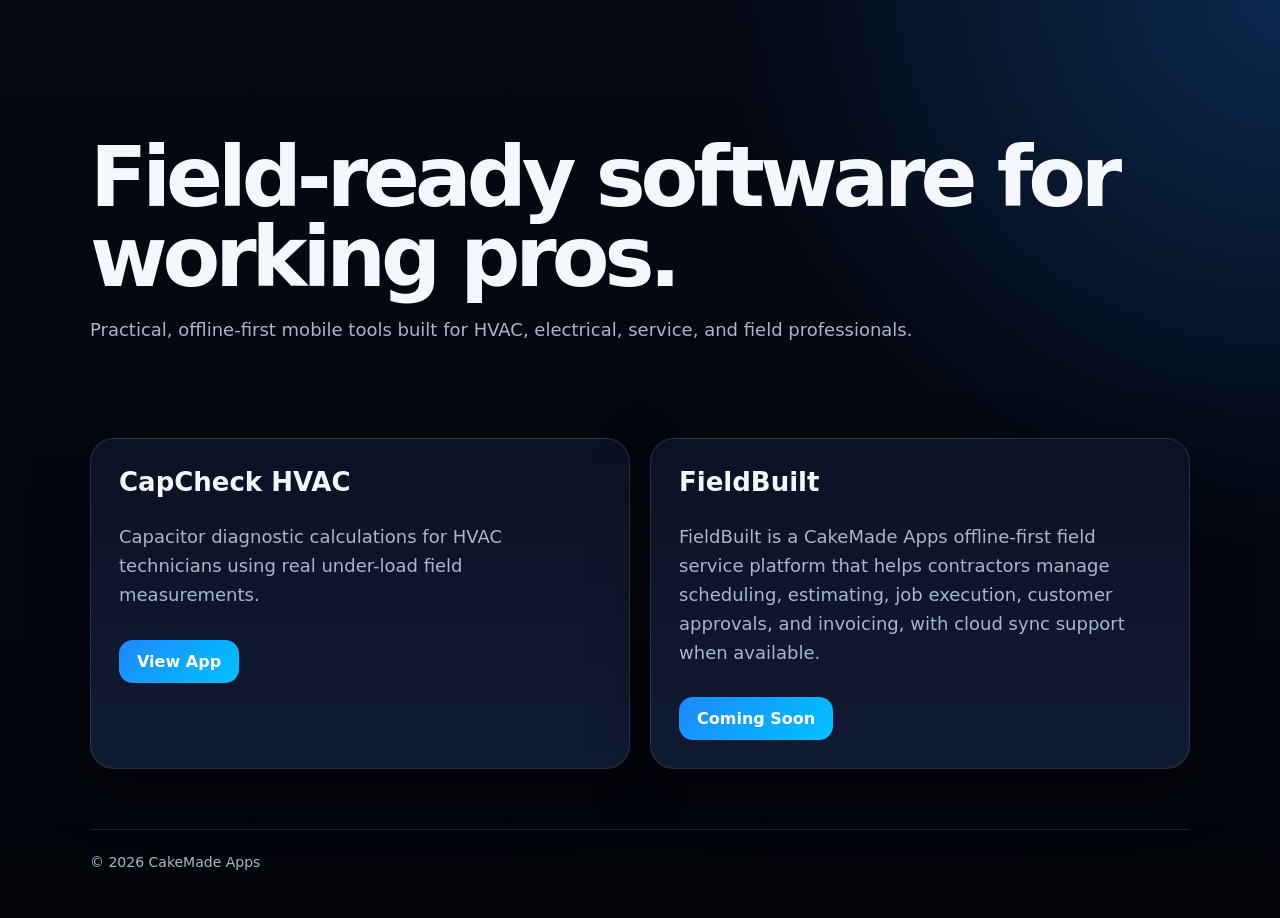
==== commit be6ffee6: "Update index.html" ====
--- a/index.html
+++ b/index.html
@@ -24,7 +24,7 @@
 
       <article class="card">
         <h3>FieldBuilt</h3>
-        <p>Coming soon. FieldBuilt is a CakeMade Apps offline-first field service platform that helps contractors manage scheduling, estimating, job execution, customer approvals, and invoicing, with cloud sync support when available.</p>
+        <p>FieldBuilt is a CakeMade Apps offline-first field service platform that helps contractors manage scheduling, estimating, job execution, customer approvals, and invoicing, with cloud sync support when available.</p>
         <a class="button" href="/fieldbuilt/">Coming Soon</a>
       </article>
     </section>
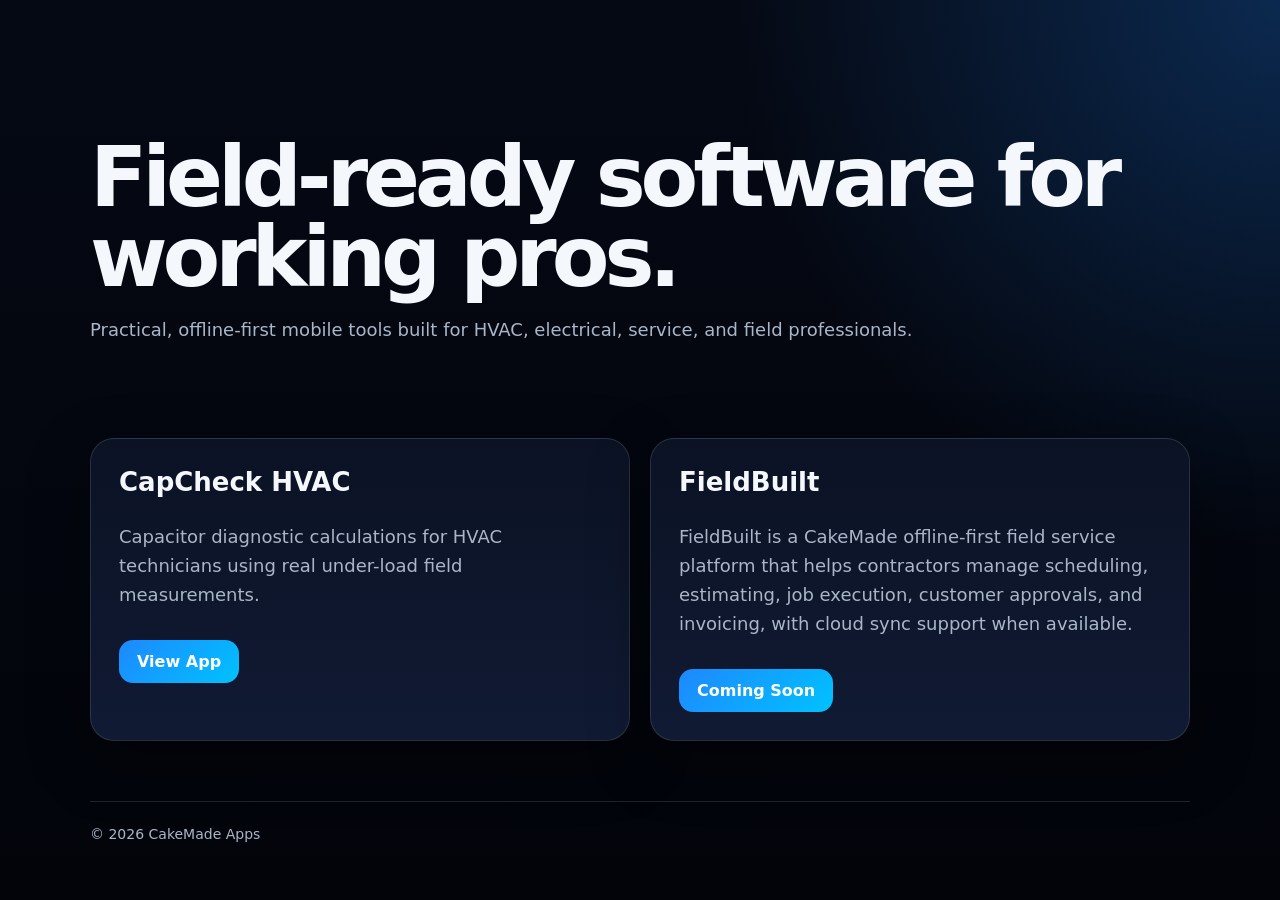
==== commit eaf47be8: "Update index.html" ====
--- a/index.html
+++ b/index.html
@@ -24,7 +24,7 @@
 
       <article class="card">
         <h3>FieldBuilt</h3>
-        <p>FieldBuilt is a CakeMade Apps offline-first field service platform that helps contractors manage scheduling, estimating, job execution, customer approvals, and invoicing, with cloud sync support when available.</p>
+        <p>FieldBuilt is a CakeMade offline-first field service platform that helps contractors manage scheduling, estimating, job execution, customer approvals, and invoicing, with cloud sync support when available.</p>
         <a class="button" href="/fieldbuilt/">Coming Soon</a>
       </article>
     </section>
